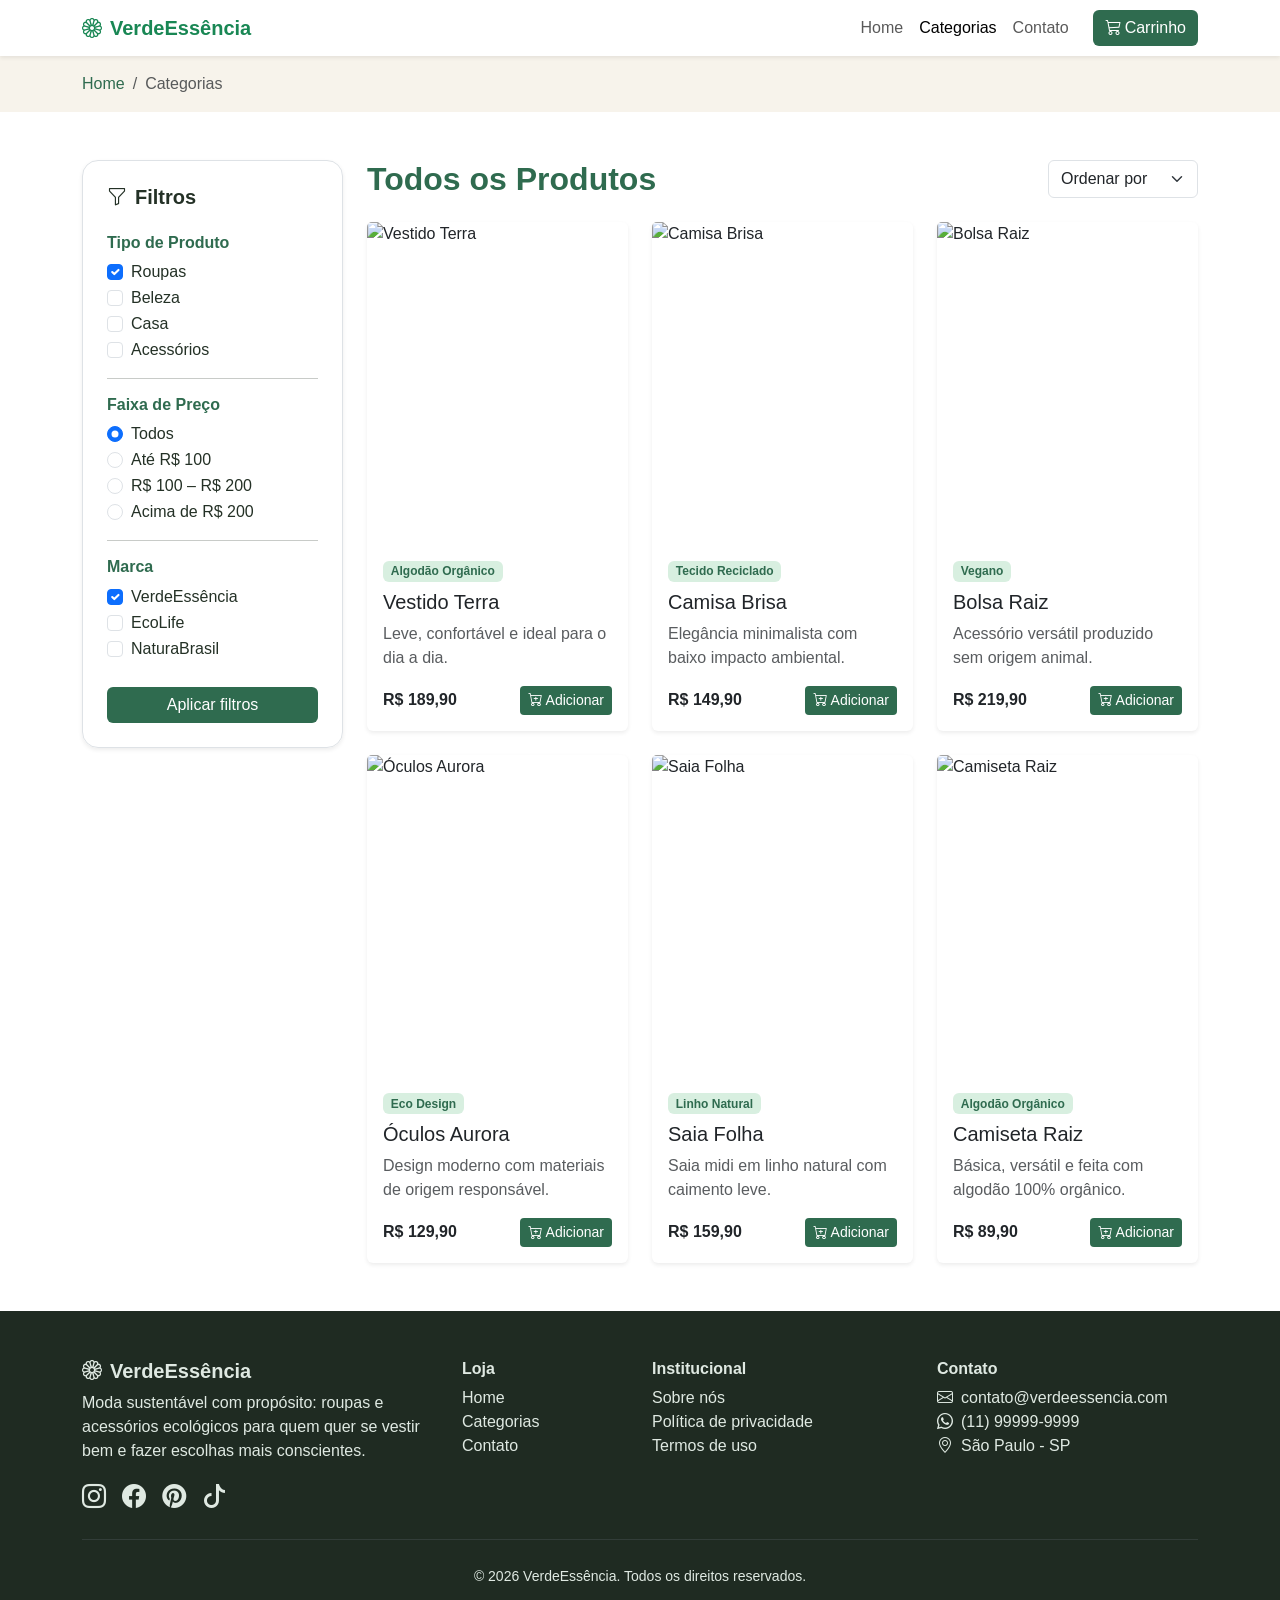
==== categorias.html @ e5758d32 "Criando Website" ====
<!DOCTYPE html>
<html lang="pt-BR">
<head>
  <meta charset="UTF-8" />
  <meta name="viewport" content="width=device-width, initial-scale=1.0" />
  <title>Categorias | VerdeEssência</title>
  <link href="https://cdn.jsdelivr.net/npm/bootstrap@5.3.3/dist/css/bootstrap.min.css" rel="stylesheet" />
  <link rel="stylesheet" href="https://cdn.jsdelivr.net/npm/bootstrap-icons@1.11.3/font/bootstrap-icons.min.css" />
  <link rel="stylesheet" href="./src/css/style.css" />
</head>
<body>

  <!-- Navbar -->
  <nav class="navbar navbar-expand-lg sticky-top shadow-sm">
    <div class="container">
      <a class="navbar-brand fw-bold text-success" href="index.html">
        <i class="bi bi-flower1 me-2"></i>VerdeEssência
      </a>
      <button class="navbar-toggler" type="button" data-bs-toggle="collapse" data-bs-target="#menu">
        <span class="navbar-toggler-icon"></span>
      </button>
      <div class="collapse navbar-collapse" id="menu">
        <ul class="navbar-nav ms-auto mb-2 mb-lg-0">
          <li class="nav-item"><a class="nav-link" href="index.html">Home</a></li>
          <li class="nav-item"><a class="nav-link active" href="categorias.html">Categorias</a></li>
          <li class="nav-item"><a class="nav-link" href="contato.html">Contato</a></li>
        </ul>
        <a href="#" class="btn btn-verde ms-lg-3">
          <i class="bi bi-cart3 me-1"></i>Carrinho
        </a>
      </div>
    </div>
  </nav>

  <!-- Breadcrumb -->
  <section class="bg-areia py-3">
    <div class="container">
      <nav aria-label="breadcrumb">
        <ol class="breadcrumb mb-0">
          <li class="breadcrumb-item"><a href="index.html">Home</a></li>
          <li class="breadcrumb-item active" aria-current="page">Categorias</li>
        </ol>
      </nav>
    </div>
  </section>

  <!-- Conteúdo principal -->
  <section class="py-5">
    <div class="container">
      <div class="row g-4">

        <!-- Filtros laterais -->
        <div class="col-lg-3">
          <div class="filter-section p-4 border rounded-4 shadow-sm">
            <h5 class="fw-bold mb-4"><i class="bi bi-funnel me-2"></i>Filtros</h5>

            <!-- Tipo de produto -->
            <h6 class="mt-3 mb-2">Tipo de Produto</h6>
            <div class="form-check">
              <input class="form-check-input" type="checkbox" id="filtroRoupas" checked />
              <label class="form-check-label" for="filtroRoupas">Roupas</label>
            </div>
            <div class="form-check">
              <input class="form-check-input" type="checkbox" id="filtroBeleza" />
              <label class="form-check-label" for="filtroBeleza">Beleza</label>
            </div>
            <div class="form-check">
              <input class="form-check-input" type="checkbox" id="filtroCasa" />
              <label class="form-check-label" for="filtroCasa">Casa</label>
            </div>
            <div class="form-check">
              <input class="form-check-input" type="checkbox" id="filtroAcessorios" />
              <label class="form-check-label" for="filtroAcessorios">Acessórios</label>
            </div>

            <hr />

            <!-- Faixa de preço -->
            <h6 class="mt-3 mb-2">Faixa de Preço</h6>
            <div class="form-check">
              <input class="form-check-input" type="radio" name="preco" id="precoTodos" checked />
              <label class="form-check-label" for="precoTodos">Todos</label>
            </div>
            <div class="form-check">
              <input class="form-check-input" type="radio" name="preco" id="precoAte100" />
              <label class="form-check-label" for="precoAte100">Até R$ 100</label>
            </div>
            <div class="form-check">
              <input class="form-check-input" type="radio" name="preco" id="preco100a200" />
              <label class="form-check-label" for="preco100a200">R$ 100 – R$ 200</label>
            </div>
            <div class="form-check">
              <input class="form-check-input" type="radio" name="preco" id="precoAcima200" />
              <label class="form-check-label" for="precoAcima200">Acima de R$ 200</label>
            </div>

            <hr />

            <!-- Marca -->
            <h6 class="mt-3 mb-2">Marca</h6>
            <div class="form-check">
              <input class="form-check-input" type="checkbox" id="marcaVE" checked />
              <label class="form-check-label" for="marcaVE">VerdeEssência</label>
            </div>
            <div class="form-check">
              <input class="form-check-input" type="checkbox" id="marcaEcoLife" />
              <label class="form-check-label" for="marcaEcoLife">EcoLife</label>
            </div>
            <div class="form-check">
              <input class="form-check-input" type="checkbox" id="marcaNatura" />
              <label class="form-check-label" for="marcaNatura">NaturaBrasil</label>
            </div>

            <button class="btn btn-verde w-100 mt-4">Aplicar filtros</button>
          </div>
        </div>

        <!-- Grid de produtos -->
        <div class="col-lg-9">
          <div class="d-flex justify-content-between align-items-center mb-4">
            <h2 class="section-title mb-0">Todos os Produtos</h2>
            <select class="form-select w-auto">
              <option selected>Ordenar por</option>
              <option>Menor preço</option>
              <option>Maior preço</option>
              <option>Mais recentes</option>
            </select>
          </div>

          <div class="row g-4">
            <!-- Produto 1 -->
            <div class="col-md-6 col-lg-4">
              <div class="card produto-card h-100 shadow-sm border-0">
                <img src="https://images.unsplash.com/photo-1483985988355-763728e1935b?auto=format&fit=crop&w=800&q=80" class="card-img-top" alt="Vestido Terra" />
                <div class="card-body">
                  <span class="badge badge-eco mb-2">Algodão Orgânico</span>
                  <h5 class="card-title">Vestido Terra</h5>
                  <p class="card-text text-muted">Leve, confortável e ideal para o dia a dia.</p>
                  <div class="d-flex justify-content-between align-items-center">
                    <strong>R$ 189,90</strong>
                    <a href="#" class="btn btn-sm btn-verde"><i class="bi bi-cart-plus me-1"></i>Adicionar</a>
                  </div>
                </div>
              </div>
            </div>

            <!-- Produto 2 -->
            <div class="col-md-6 col-lg-4">
              <div class="card produto-card h-100 shadow-sm border-0">
                <img src="https://images.unsplash.com/photo-1529139574466-a303027c1d8b?auto=format&fit=crop&w=800&q=80" class="card-img-top" alt="Camisa Brisa" />
                <div class="card-body">
                  <span class="badge badge-eco mb-2">Tecido Reciclado</span>
                  <h5 class="card-title">Camisa Brisa</h5>
                  <p class="card-text text-muted">Elegância minimalista com baixo impacto ambiental.</p>
                  <div class="d-flex justify-content-between align-items-center">
                    <strong>R$ 149,90</strong>
                    <a href="#" class="btn btn-sm btn-verde"><i class="bi bi-cart-plus me-1"></i>Adicionar</a>
                  </div>
                </div>
              </div>
            </div>

            <!-- Produto 3 -->
            <div class="col-md-6 col-lg-4">
              <div class="card produto-card h-100 shadow-sm border-0">
                <img src="https://images.unsplash.com/photo-1542291026-7eec264c27ff?auto=format&fit=crop&w=800&q=80" class="card-img-top" alt="Bolsa Raiz" />
                <div class="card-body">
                  <span class="badge badge-eco mb-2">Vegano</span>
                  <h5 class="card-title">Bolsa Raiz</h5>
                  <p class="card-text text-muted">Acessório versátil produzido sem origem animal.</p>
                  <div class="d-flex justify-content-between align-items-center">
                    <strong>R$ 219,90</strong>
                    <a href="#" class="btn btn-sm btn-verde"><i class="bi bi-cart-plus me-1"></i>Adicionar</a>
                  </div>
                </div>
              </div>
            </div>

            <!-- Produto 4 -->
            <div class="col-md-6 col-lg-4">
              <div class="card produto-card h-100 shadow-sm border-0">
                <img src="https://images.unsplash.com/photo-1514996937319-344454492b37?auto=format&fit=crop&w=800&q=80" class="card-img-top" alt="Óculos Aurora" />
                <div class="card-body">
                  <span class="badge badge-eco mb-2">Eco Design</span>
                  <h5 class="card-title">Óculos Aurora</h5>
                  <p class="card-text text-muted">Design moderno com materiais de origem responsável.</p>
                  <div class="d-flex justify-content-between align-items-center">
                    <strong>R$ 129,90</strong>
                    <a href="#" class="btn btn-sm btn-verde"><i class="bi bi-cart-plus me-1"></i>Adicionar</a>
                  </div>
                </div>
              </div>
            </div>

            <!-- Produto 5 -->
            <div class="col-md-6 col-lg-4">
              <div class="card produto-card h-100 shadow-sm border-0">
                <img src="https://images.unsplash.com/photo-1503342217505-b0a15ec3261c?auto=format&fit=crop&w=800&q=80" class="card-img-top" alt="Saia Folha" />
                <div class="card-body">
                  <span class="badge badge-eco mb-2">Linho Natural</span>
                  <h5 class="card-title">Saia Folha</h5>
                  <p class="card-text text-muted">Saia midi em linho natural com caimento leve.</p>
                  <div class="d-flex justify-content-between align-items-center">
                    <strong>R$ 159,90</strong>
                    <a href="#" class="btn btn-sm btn-verde"><i class="bi bi-cart-plus me-1"></i>Adicionar</a>
                  </div>
                </div>
              </div>
            </div>

            <!-- Produto 6 -->
            <div class="col-md-6 col-lg-4">
              <div class="card produto-card h-100 shadow-sm border-0">
                <img src="https://images.unsplash.com/photo-1523381210434-271e8be1f52b?auto=format&fit=crop&w=800&q=80" class="card-img-top" alt="Camiseta Raiz" />
                <div class="card-body">
                  <span class="badge badge-eco mb-2">Algodão Orgânico</span>
                  <h5 class="card-title">Camiseta Raiz</h5>
                  <p class="card-text text-muted">Básica, versátil e feita com algodão 100% orgânico.</p>
                  <div class="d-flex justify-content-between align-items-center">
                    <strong>R$ 89,90</strong>
                    <a href="#" class="btn btn-sm btn-verde"><i class="bi bi-cart-plus me-1"></i>Adicionar</a>
                  </div>
                </div>
              </div>
            </div>
          </div>
        </div>

      </div>
    </div>
  </section>

  <!-- Rodapé -->
  <footer class="footer pt-5 pb-4">
    <div class="container">
      <div class="row g-4">
        <div class="col-lg-4">
          <h5 class="fw-bold"><i class="bi bi-flower1 me-2"></i>VerdeEssência</h5>
          <p>Moda sustentável com propósito: roupas e acessórios ecológicos para quem quer se vestir bem e fazer escolhas mais conscientes.</p>
          <div class="d-flex gap-3 fs-4">
            <a href="#"><i class="bi bi-instagram"></i></a>
            <a href="#"><i class="bi bi-facebook"></i></a>
            <a href="#"><i class="bi bi-pinterest"></i></a>
            <a href="#"><i class="bi bi-tiktok"></i></a>
          </div>
        </div>
        <div class="col-6 col-lg-2">
          <h6 class="fw-bold">Loja</h6>
          <ul class="list-unstyled">
            <li><a href="index.html">Home</a></li>
            <li><a href="categorias.html">Categorias</a></li>
            <li><a href="contato.html">Contato</a></li>
          </ul>
        </div>
        <div class="col-6 col-lg-3">
          <h6 class="fw-bold">Institucional</h6>
          <ul class="list-unstyled">
            <li><a href="#">Sobre nós</a></li>
            <li><a href="#">Política de privacidade</a></li>
            <li><a href="#">Termos de uso</a></li>
          </ul>
        </div>
        <div class="col-lg-3">
          <h6 class="fw-bold">Contato</h6>
          <ul class="list-unstyled">
            <li><i class="bi bi-envelope me-2"></i>contato@verdeessencia.com</li>
            <li><i class="bi bi-whatsapp me-2"></i>(11) 99999-9999</li>
            <li><i class="bi bi-geo-alt me-2"></i>São Paulo - SP</li>
          </ul>
        </div>
      </div>
      <hr class="border-secondary my-4" />
      <div class="text-center">
        <small>&copy; 2026 VerdeEssência. Todos os direitos reservados.</small>
      </div>
    </div>
  </footer>

  <script src="https://cdn.jsdelivr.net/npm/bootstrap@5.3.3/dist/js/bootstrap.bundle.min.js"></script>
</body>
</html>
---- src/css/style.css ----
:root {
  --verde-principal: #2f6b4f;
  --verde-claro: #eaf5ee;
  --areia: #f7f3eb;
  --marrom: #6f5c4b;
  --texto: #243126;
}

body {
  font-family: Arial, sans-serif;
  color: var(--texto);
  background-color: #ffffff;
}

/* Navbar */
.navbar {
  background-color: rgba(255, 255, 255, 0.95);
  backdrop-filter: blur(8px);
}

/* Botões */
.btn-verde {
  background-color: var(--verde-principal);
  border: none;
  color: white;
}

.btn-verde:hover {
  background-color: #25563f;
  color: white;
}

.btn-outline-verde {
  border: 2px solid var(--verde-principal);
  color: var(--verde-principal);
}

.btn-outline-verde:hover {
  background-color: var(--verde-principal);
  color: white;
}

/* Títulos de seção */
.section-title {
  font-weight: 700;
  color: var(--verde-principal);
}

/* Carrossel Home */
.carousel-slide {
  min-height: 88vh;
  background-size: cover;
  background-position: center;
  display: flex;
  align-items: center;
  justify-content: center;
  position: relative;
}

.carousel-slide::before {
  content: "";
  position: absolute;
  inset: 0;
  background: rgba(34, 52, 40, 0.55);
}

.carousel-caption-custom {
  position: relative;
  z-index: 1;
  max-width: 700px;
  color: white;
  text-align: center;
  padding: 2rem;
}

.carousel-caption-custom h1 {
  font-weight: 700;
  font-size: 3rem;
}

/* Icon boxes */
.icon-box {
  background-color: var(--verde-claro);
  border-radius: 1rem;
  padding: 2rem;
  height: 100%;
  transition: 0.3s ease;
}

.icon-box:hover {
  transform: translateY(-5px);
}

/* Cards de categoria */
.category-card {
  background-color: var(--verde-claro);
  transition: 0.3s ease;
}

.category-card:hover {
  transform: translateY(-5px);
  box-shadow: 0 8px 30px rgba(0, 0, 0, 0.08);
}

/* Cards de produto */
.produto-card img {
  height: 320px;
  object-fit: cover;
}

.badge-eco {
  background-color: #d8efe0;
  color: var(--verde-principal);
  font-weight: 600;
}

/* CTA */
.cta-section {
  background-color: var(--verde-principal);
  color: white;
  border-radius: 1.5rem;
}

/* Depoimentos */
.testimonial-card {
  border: 0;
  border-radius: 1rem;
  box-shadow: 0 8px 30px rgba(0, 0, 0, 0.06);
}

/* Footer */
.footer {
  background-color: #1f2b22;
  color: #dfe9e2;
}

.footer a {
  color: #dfe9e2;
  text-decoration: none;
}

.footer a:hover {
  color: #ffffff;
}

/* Backgrounds */
.bg-areia {
  background-color: var(--areia);
}

/* Filtros laterais - Categorias */
.filter-section h6 {
  color: var(--verde-principal);
  font-weight: 700;
}

/* Breadcrumb */
.breadcrumb-item a {
  color: var(--verde-principal);
  text-decoration: none;
}

.breadcrumb-item a:hover {
  text-decoration: underline;
}

/* Página de produto - galeria */
.produto-detalhe-img {
  width: 100%;
  max-height: 500px;
  object-fit: cover;
  border-radius: 1rem;
}

.produto-thumb {
  width: 80px;
  height: 80px;
  object-fit: cover;
  border-radius: 0.5rem;
  cursor: pointer;
  border: 2px solid transparent;
  transition: 0.2s;
}

.produto-thumb:hover,
.produto-thumb.active {
  border-color: var(--verde-principal);
}

/* Newsletter */
.newsletter-input {
  border-radius: 50px;
  padding-left: 1rem;
}

/* Responsividade */
@media (max-width: 768px) {
  .carousel-slide {
    min-height: 70vh;
  }

  .carousel-caption-custom h1 {
    font-size: 2rem;
  }
}
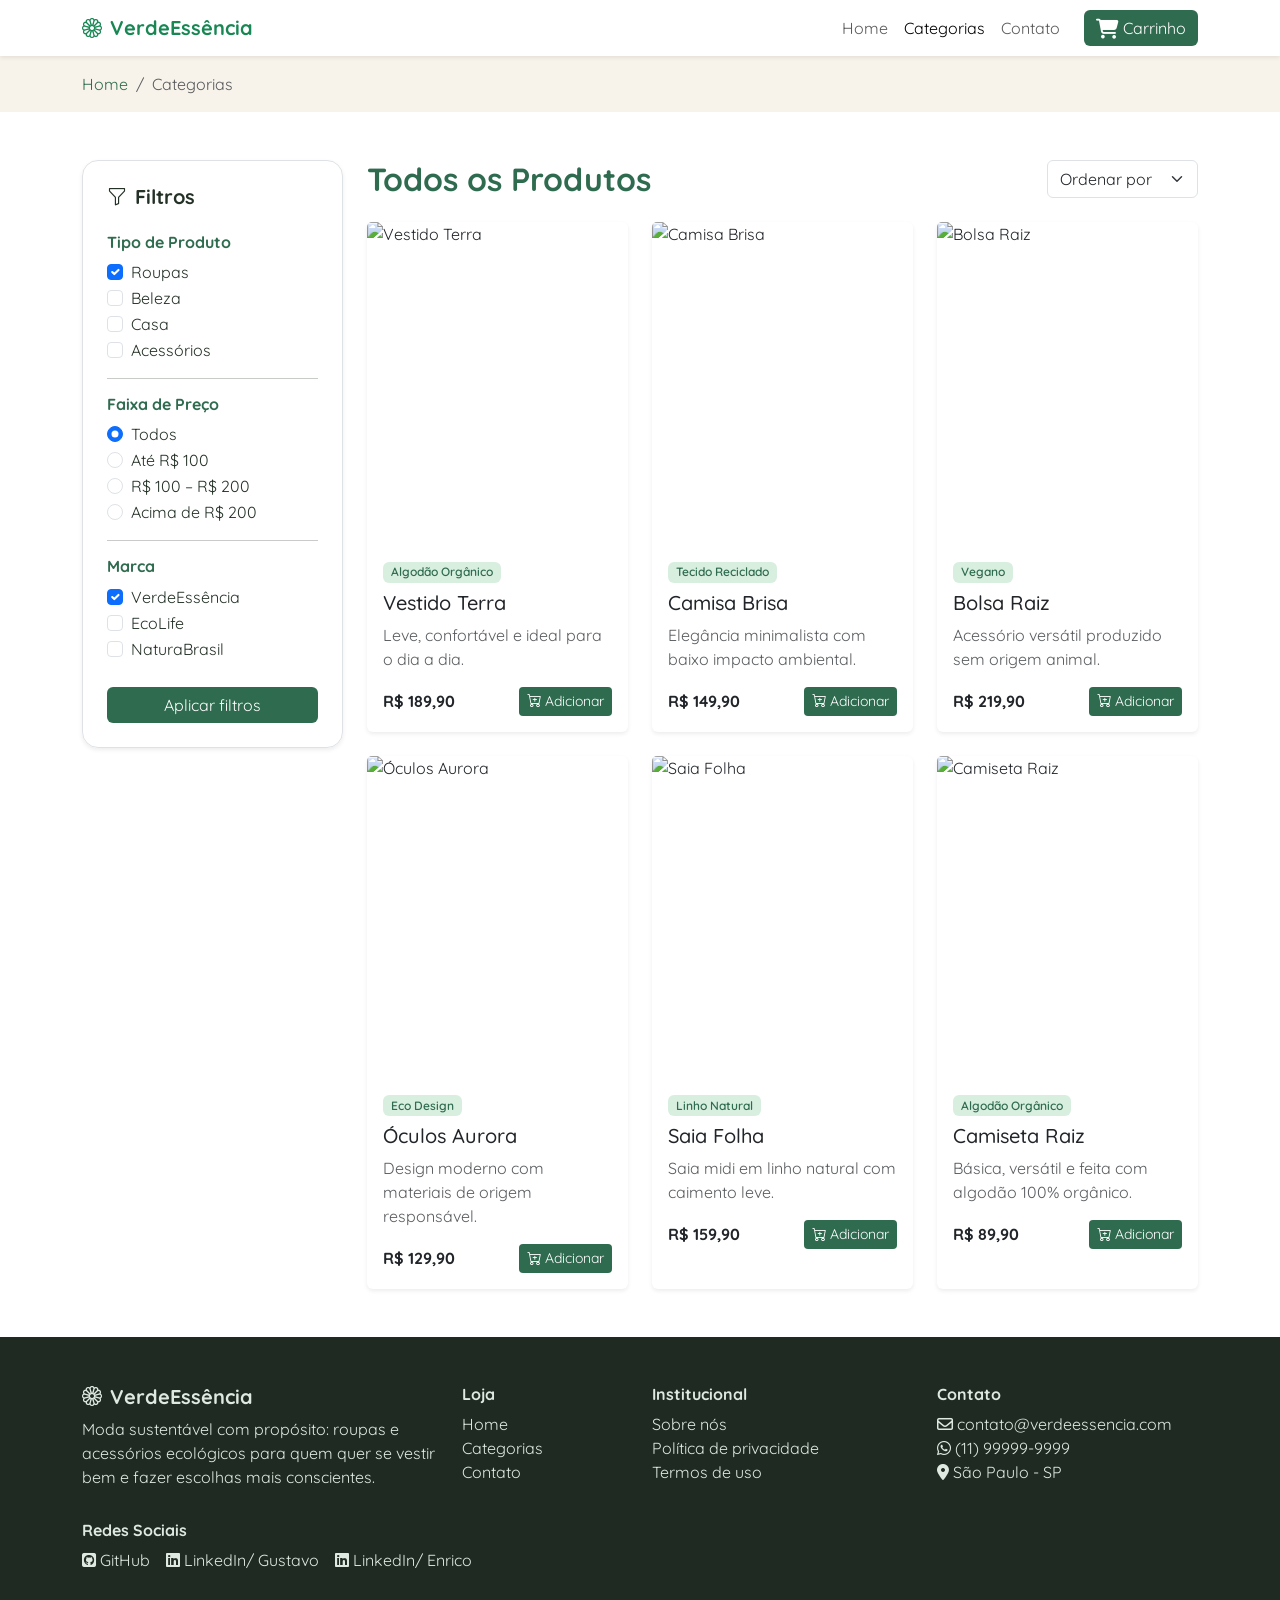
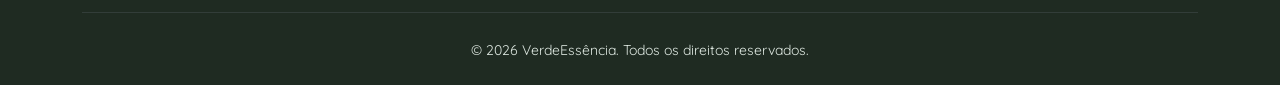
==== commit 3264d1b1: "Mudando a logo e adicionando as redes sociais" ====
--- a/categorias.html
+++ b/categorias.html
@@ -4,6 +4,7 @@
   <meta charset="UTF-8" />
   <meta name="viewport" content="width=device-width, initial-scale=1.0" />
   <title>Categorias | VerdeEssência</title>
+  <link rel="stylesheet" href="https://cdnjs.cloudflare.com/ajax/libs/font-awesome/6.5.0/css/all.min.css">
   <link href="https://cdn.jsdelivr.net/npm/bootstrap@5.3.3/dist/css/bootstrap.min.css" rel="stylesheet" />
   <link rel="stylesheet" href="https://cdn.jsdelivr.net/npm/bootstrap-icons@1.11.3/font/bootstrap-icons.min.css" />
   <link rel="stylesheet" href="./src/css/style.css" />
@@ -26,7 +27,7 @@
           <li class="nav-item"><a class="nav-link" href="contato.html">Contato</a></li>
         </ul>
         <a href="#" class="btn btn-verde ms-lg-3">
-          <i class="bi bi-cart3 me-1"></i>Carrinho
+          <i class="fa-solid fa-cart-shopping fa-lg me-1"></i>Carrinho
         </a>
       </div>
     </div>
@@ -237,12 +238,6 @@
         <div class="col-lg-4">
           <h5 class="fw-bold"><i class="bi bi-flower1 me-2"></i>VerdeEssência</h5>
           <p>Moda sustentável com propósito: roupas e acessórios ecológicos para quem quer se vestir bem e fazer escolhas mais conscientes.</p>
-          <div class="d-flex gap-3 fs-4">
-            <a href="#"><i class="bi bi-instagram"></i></a>
-            <a href="#"><i class="bi bi-facebook"></i></a>
-            <a href="#"><i class="bi bi-pinterest"></i></a>
-            <a href="#"><i class="bi bi-tiktok"></i></a>
-          </div>
         </div>
         <div class="col-6 col-lg-2">
           <h6 class="fw-bold">Loja</h6>
@@ -262,10 +257,18 @@
         </div>
         <div class="col-lg-3">
           <h6 class="fw-bold">Contato</h6>
-          <ul class="list-unstyled">
-            <li><i class="bi bi-envelope me-2"></i>contato@verdeessencia.com</li>
-            <li><i class="bi bi-whatsapp me-2"></i>(11) 99999-9999</li>
-            <li><i class="bi bi-geo-alt me-2"></i>São Paulo - SP</li>
+          <ul class="list-unstyled"> 
+            <li><i class="fa-regular fa-envelope"></i> contato@verdeessencia.com</li>
+            <li><i class="fa-brands fa-whatsapp"></i> (11) 99999-9999</li>
+            <li><i class="fa-solid fa-location-dot"></i> São Paulo - SP</li>
+          </ul>
+        </div>
+        <div class="col-lg-12 mt-3">
+          <h6 class="fw-bold">Redes Sociais</h6>
+          <ul class="list-unstyled d-flex gap-3">
+            <li><a href="https://github.com/NiercoElectron/CP-04-FRONT-END" target="_blank"><i class="fa-brands fa-square-github"></i> GitHub</a></li>
+            <li><a href="https://www.linkedin.com/in/gustavo-hiruo-098847380/" target="_blank"><i class="fa-brands fa-linkedin"></i> LinkedIn/ Gustavo</a></li>
+            <li><a href="https://www.linkedin.com/in/enrico-dellatorre-57a0a4381/" target="_blank"><i class="fa-brands fa-linkedin"></i> LinkedIn/ Enrico</a></li>
           </ul>
         </div>
       </div>
--- a/src/css/style.css
+++ b/src/css/style.css
@@ -6,8 +6,13 @@
   --texto: #243126;
 }
 
+@font-face {
+  font-family: Quicksand;
+  src: url(../assets/fonts/Quicksand-VariableFont_wght.ttf);
+}
+
 body {
-  font-family: Arial, sans-serif;
+  font-family: Quicksand, sans-serif;
   color: var(--texto);
   background-color: #ffffff;
 }
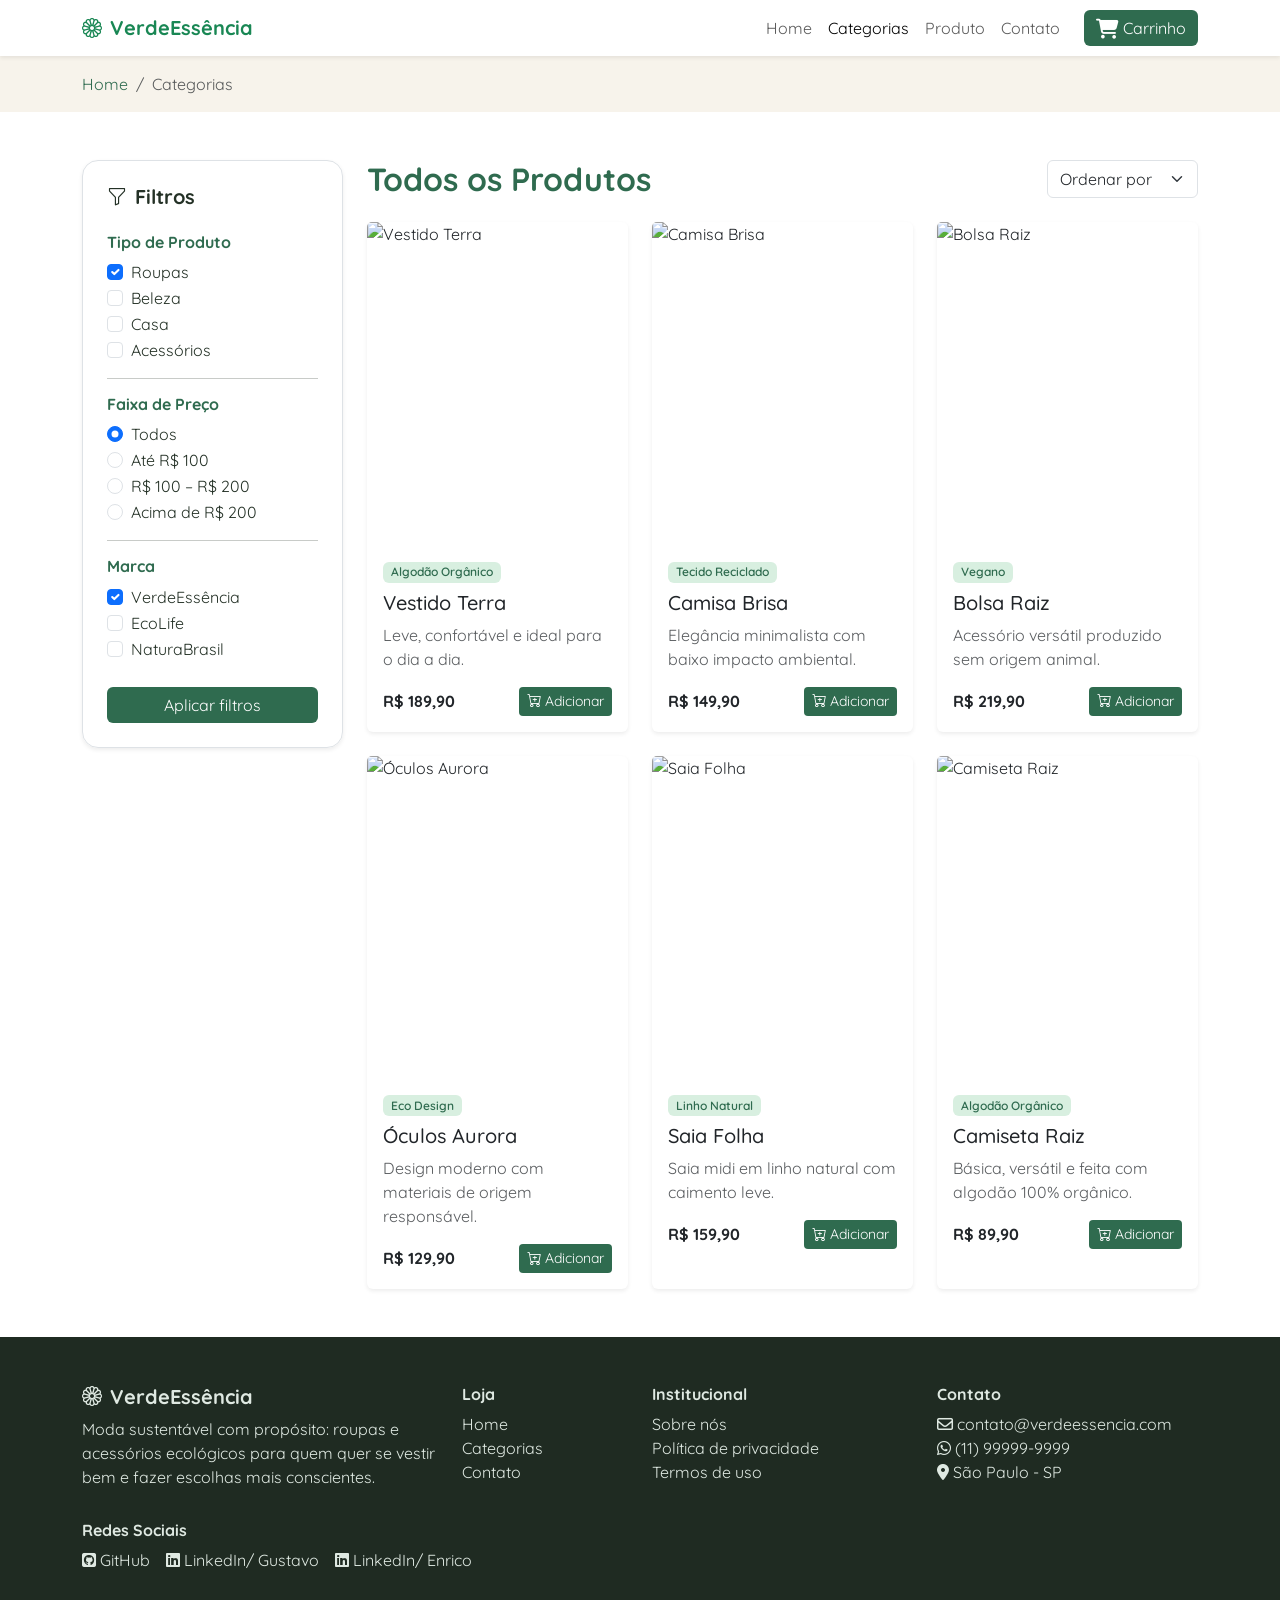
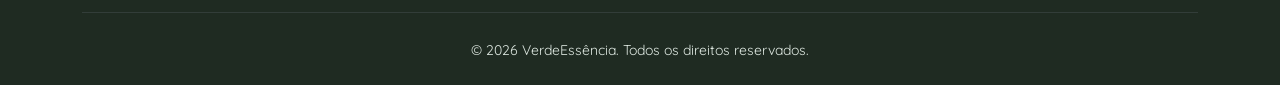
==== commit f8f746d5: "link da pagina Produtos" ====
--- a/categorias.html
+++ b/categorias.html
@@ -24,6 +24,7 @@
         <ul class="navbar-nav ms-auto mb-2 mb-lg-0">
           <li class="nav-item"><a class="nav-link" href="index.html">Home</a></li>
           <li class="nav-item"><a class="nav-link active" href="categorias.html">Categorias</a></li>
+          <li class="nav-item"><a class="nav-link" href="produto.html">Produto</a></li>
           <li class="nav-item"><a class="nav-link" href="contato.html">Contato</a></li>
         </ul>
         <a href="#" class="btn btn-verde ms-lg-3">
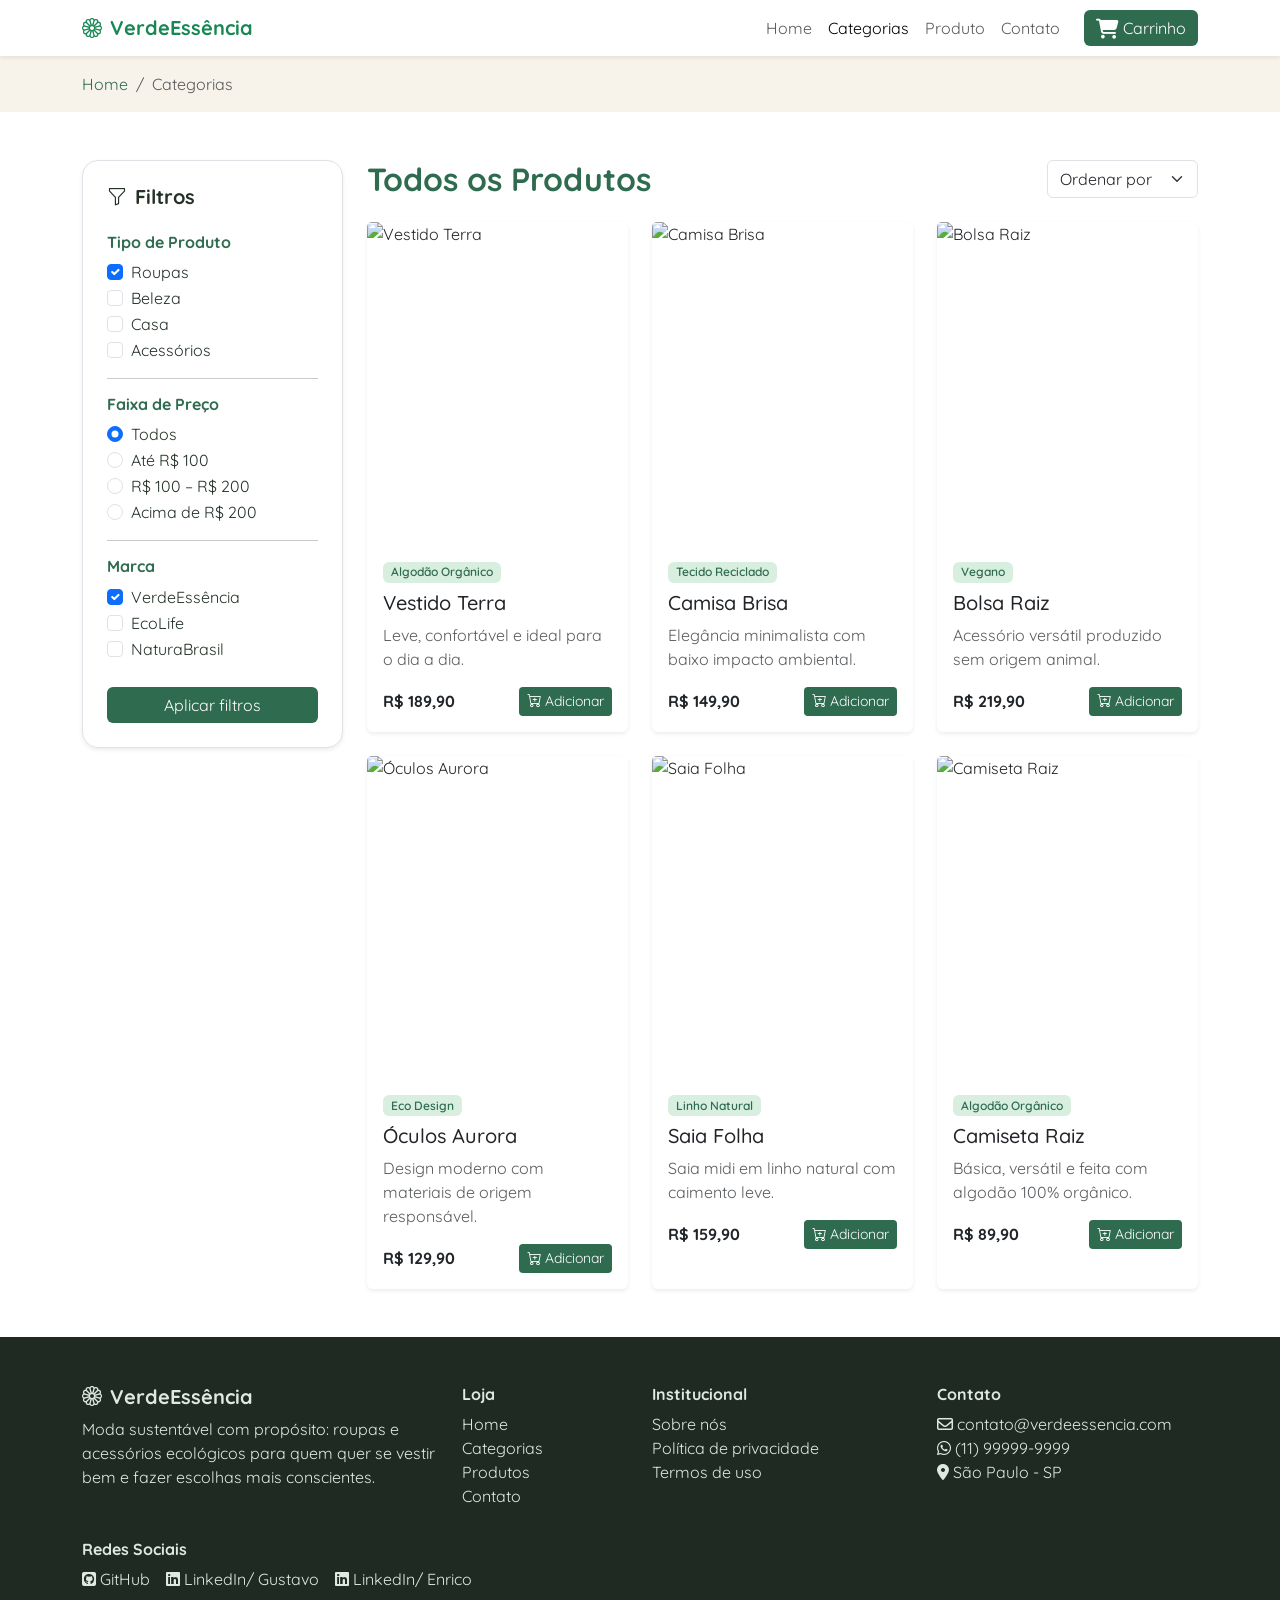
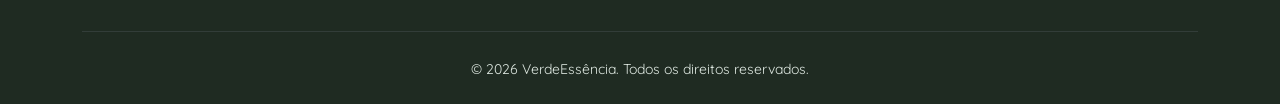
==== commit 637e1680: "adicionando o link para a pagina produtos no footer" ====
--- a/categorias.html
+++ b/categorias.html
@@ -245,6 +245,7 @@
           <ul class="list-unstyled">
             <li><a href="index.html">Home</a></li>
             <li><a href="categorias.html">Categorias</a></li>
+            <li><a href="produto.html">Produtos</a></li>  
             <li><a href="contato.html">Contato</a></li>
           </ul>
         </div>
